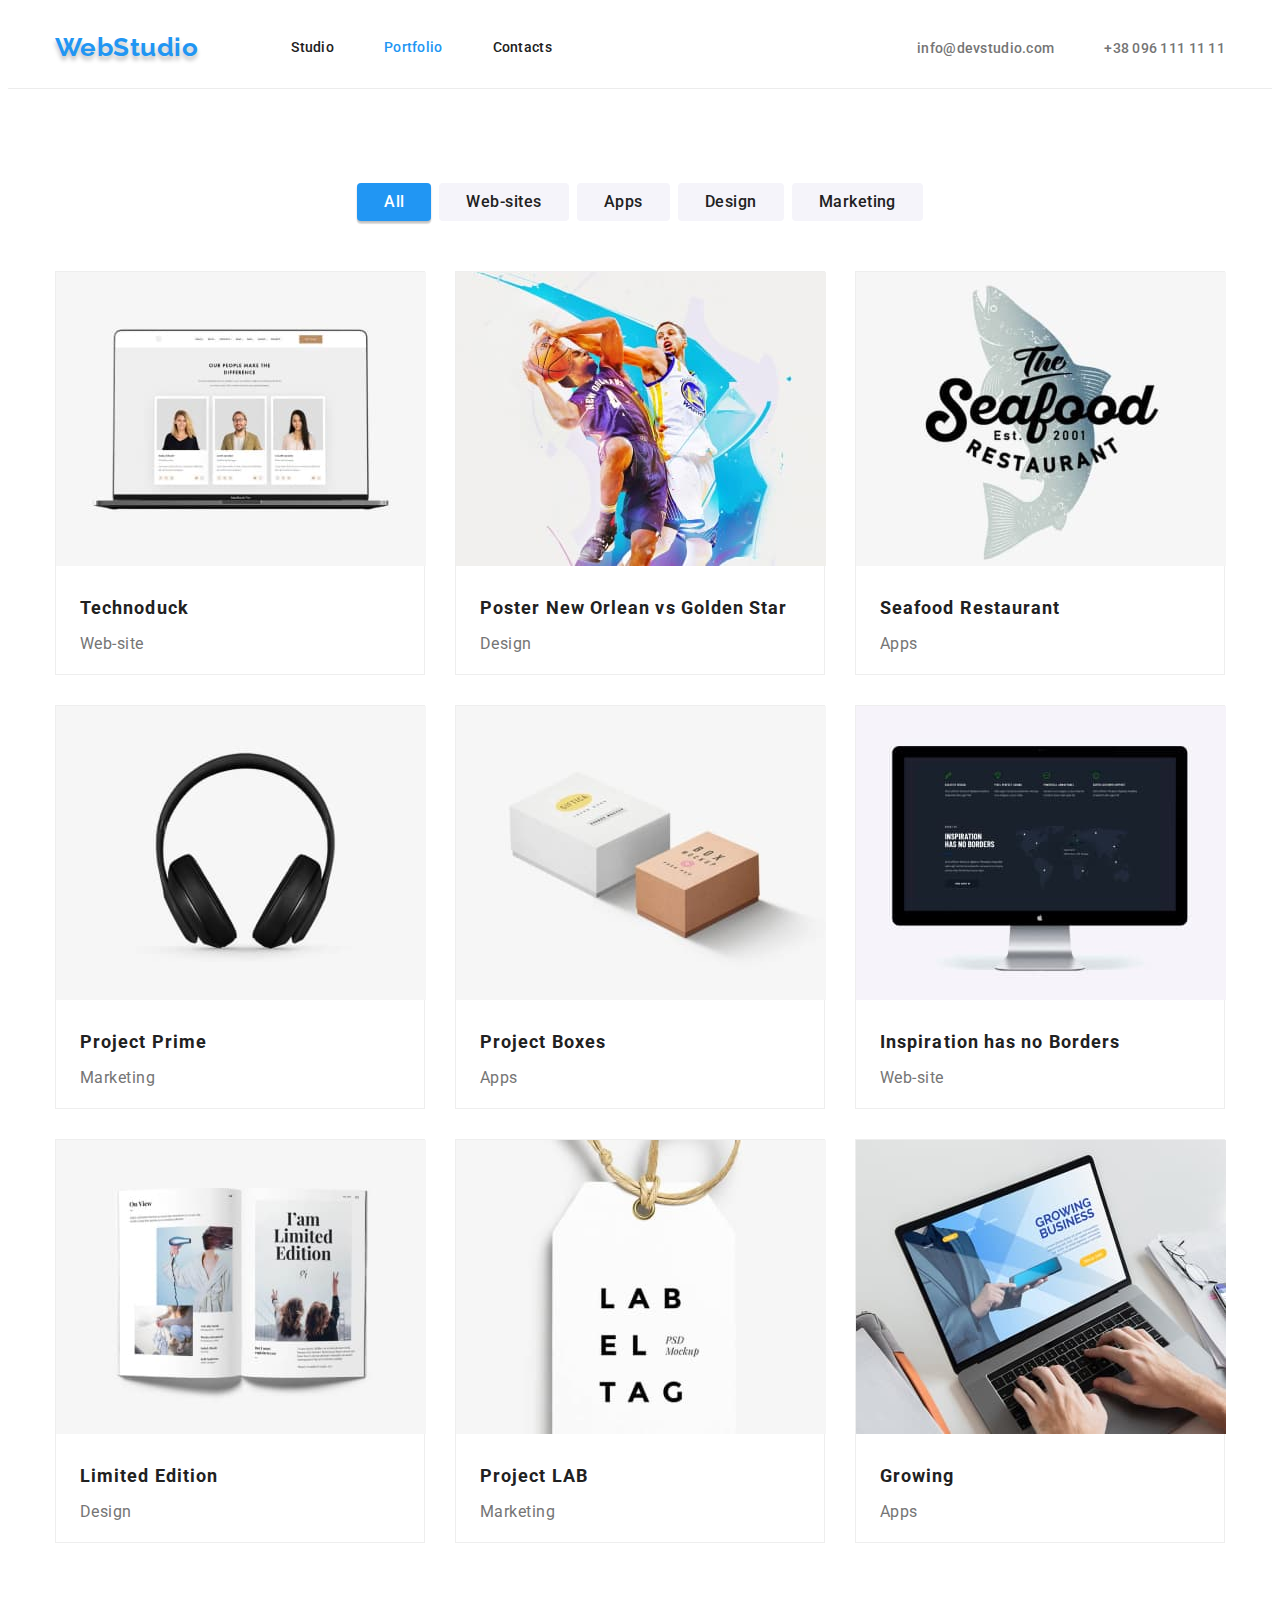
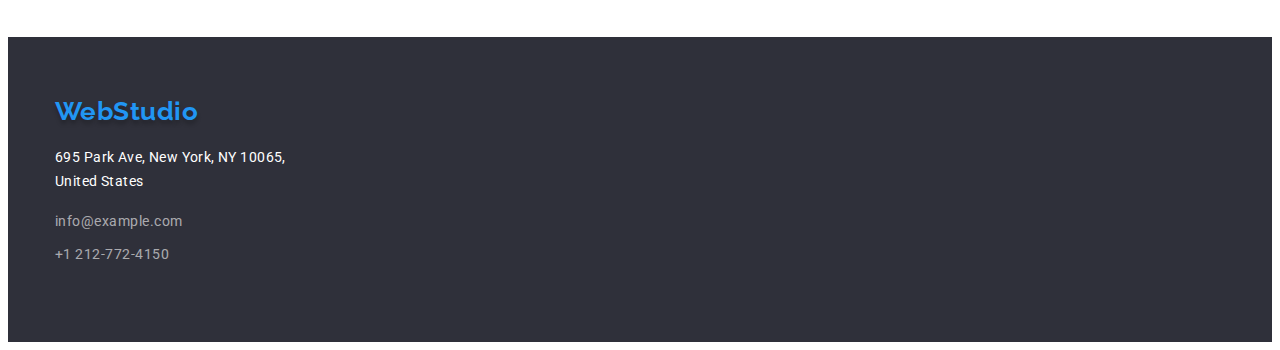
==== portfolio.html @ cda493fe "save all files" ====
<!DOCTYPE html>
<html lang="en">
  <head>
    <meta charset="UTF-8" />
    <meta http-equiv="X-UA-Compatible" content="IE=edge" />
    <meta name="viewport" content="width=device-width, initial-scale=1.0" />
    <title>Portfolio</title>
    <link rel="preconnect" href="https://fonts.googleapis.com"> 
    <link rel="preconnect" href="https://fonts.gstatic.com" crossorigin> 
    <link href="https://fonts.googleapis.com/css2?family=Raleway:wght@700&family=Roboto:wght@400;500;700;900&display=swap" rel="stylesheet">
    <link rel="stylesheet" href="https://cdnjs.cloudflare.com/ajax/libs/modern-normalize/1.1.0/modern-normalize.min.css" integrity="sha512-wpPYUAdjBVSE4KJnH1VR1HeZfpl1ub8YT/NKx4PuQ5NmX2tKuGu6U/JRp5y+Y8XG2tV+wKQpNHVUX03MfMFn9Q==" crossorigin="anonymous" referrerpolicy="no-referrer" />
    <link rel="stylesheet" href="./css/styles.css"> 
  </head>
  <body>
    <header class="header">
        <div class="container header-container">
            <nav class="header-navigation">
                <a href="" class="logo link">
                    WebStudio
                </a>
                <ul class="nav-list list">
                  <li><a href="./index.html" class="nav-item link">Studio</a></li>
                  <li><a href="./portfolio.html" class="nav-item link current">Portfolio</a></li>
                  <li><a href="" class="nav-item link">Contacts</a></li>
                </ul>
            </nav>
            <div class="header-connect">
                <ul class="nav-list-on list header-container">
                    <li><a href="mailto:info@devstudio.com" class="nav-on-item link">info@devstudio.com</a></li>
                    <li><a href="tel:+380961111111" class="nav-on-item link">+38 096 111 11 11</a></li>
                </ul>
            </div>
        </div>
    </header>
        <main>
            <section class="portfolio section">
                <div class="container">
                    <h1 class="visually-hidden">Details of site</h1>
                        <ul class="portfolio-list list">
                            <li><button type="button" class="portfolio-btn current">All</button></li>
                            <li><button type="button" class="portfolio-butn">Web-sites</button></li>
                            <li><button type="button" class="portfolio-butn">Apps</button></li>
                            <li><button type="button" class="portfolio-butn">Design</button></li>
                            <li><button type="button" class="portfolio-butn">Marketing</button></li>
                        </ul>
                <ul class="image-list list">
                    <li class="image-items-list">
                        <img 
                        src="./images2/img-5.jpg" 
                        alt="laptop" 
                        width="370" 
                        height="294">
                        <div class="portfolio-text">
                            <h2 class="image-name">Technoduck</h2>
                            <p class="image-text">Web-site</p>
                        </div>
                    </li>
                    <li class="image-items-list">
                        <img 
                        src="./images2/img-6.jpg" 
                        alt="two basketball players" 
                        width="370" 
                        height="294">
                        <div class="portfolio-text">
                            <h2 class="image-name">Poster New Orlean vs Golden Star</h2>
                            <p class="image-text">Design</p>
                        </div>
                    </li>
                    <li class="image-items-list">
                        <img 
                        src="./images2/img-7.jpg" 
                        alt="fish and logo" 
                        width="370" 
                        height="294">
                        <div class="portfolio-text">
                            <h2 class="image-name">Seafood Restaurant</h2>
                            <p class="image-text">Apps</p>
                        </div>
                    </li>
                    <li class="image-items-list">
                        <img 
                        src="./images2/img-8.jpg" 
                        alt="earphones" 
                        width="370" 
                        height="294">
                        <div class="portfolio-text">
                            <h2 class="image-name">Project Prime</h2>
                            <p class="image-text">Marketing</p>
                        </div>  
                    </li>
                    <li class="image-items-list">
                        <img 
                        src="./images2/img-9.jpg" 
                        alt="two boxes" 
                        width="370" 
                        height="294">
                        <div class="portfolio-text">
                            <h2 class="image-name">Project Boxes</h2>
                            <p class="image-text">Apps</p>
                        </div>
                    </li>
                    <li class="image-items-list">
                        <img 
                        src="./images2/img-10.jpg" 
                        alt="computer monitor" 
                        width="370" 
                        height="294">
                        <div class="portfolio-text">
                            <h2 class="image-name">Inspiration has no Borders</h2>
                            <p class="image-text">Web-site</p>
                        </div>
                    </li>
                    <li class="image-items-list">
                        <img 
                        src="./images2/img-11.jpg" 
                        alt="book" 
                        width="370" 
                        height="294">
                        <div class="portfolio-text">
                            <h2 class="image-name">Limited Edition</h2>
                            <p class="image-text">Design</p>
                        </div>
                    </li>
                    <li class="image-items-list">
                        <img 
                        src="./images2/img-12.jpg" 
                        alt="tag" 
                        width="370" 
                        height="294">
                        <div class="portfolio-text">
                            <h2 class="image-name">Project LAB</h2>
                            <p class="image-text">Marketing</p>
                        </div>
                    </li>
                    <li class="image-items-list">
                        <img 
                        src="./images2/img-13.jpg" 
                        alt="laptop" 
                        width="370" 
                        height="294">
                        <div class="portfolio-text">
                            <h2 class="image-name">Growing</h2>
                            <p class="image-text">Apps</p>
                        </div>
                    </li>
                </ul>
                </div>
        </section>
    </main>
        <footer class="footer">
            <div class="container">
                <a href="" class="logo-1 link">
                    WebStudio
                </a>
                <address class="address">
                <a href="https://goo.gl/maps/gc9R7fRcaBqoNncDA" target="_blank" rel="noopener noreferrer" class="address-link link">695 Park Ave, New York, NY 10065,<br /> United States</a>
                <ul class="address-list list">
                    <li class="mailto-link"><a href="mailto:info@example.com" class="footer-link link">info@example.com</a></li>
                    <li><a href="tel:+12127724150" class="footer-link link">+1 212-772-4150</a></li>
                </ul>
                </address> 
            </div>  
        </footer>
  </body>
</html>
---- css/styles.css ----
:root {
    --main-color-text: #212121;
    --second-color-text: #757575;
    --main-nav-color:#2196F3;
    --white-color-text:#FFFFFF;
    --blue-color:#2196F3;
    --second-background-color:#2F303A;
}

body {
    background-color: E5E5E5;
    color: #fff;
    font-family: 'Roboto', sans-serif;
    letter-spacing: 0.03em;
}

.list {
    list-style: none;
    padding: 0;
}

.link {
    text-decoration: none ;
}

.container {
    margin-left: auto;
    margin-right: auto;
    width: 1200px;
    padding-left: 15px;
    padding-right: 15px;
}

*, ::after, ::before {
    box-sizing: border-box;
}

.img {
    display: block;
    max-width: 100%;
    height: auto;
}

.section {
    padding-top: 94px;
    padding-bottom: 94px;
}

.logo {
    margin-right: 93px;
}

.logo, .logo-1 {
    color: var(--blue-color);
    font-family: 'Raleway', sans-serif;
    font-weight: 700;
    font-size: 26px;
    line-height: 1.14;
    text-shadow: 0px 4px 4px rgba(0, 0, 0, 0.25);
}

/* Navigation-header */

.nav-item {
    display: block;
    padding: 32px 0;
    font-weight: 500;
    font-size: 14px;
    line-height: 1.14;
    letter-spacing: 0.02em;
    color: var(--main-color-text)
}

.header {
border-bottom: 1px solid #ececec;
}

.header-container {
    display: flex;
    align-items: center;
}

.header-navigation {
    display: flex;
    align-items: center;
}

.header-connect {
    margin-left: auto;
}
.nav-list {
    margin: 0;
    display: flex;
    gap: 50px;
}

.nav-list .link.current {
    color: var(--main-nav-color)
}

.nav-list-on {
    display: flex;
    gap: 50px;
}

.nav-list-on .link.current {
    color: var(--main-nav-color)
}
.nav-item:hover, .nav-item:focus {
    color: var(--main-nav-color);
}
.nav-on-item{
    padding: 32px 0;
    font-weight: 500;
    font-size: 14px;
    line-height: 1.14;
    letter-spacing: 0.02em;
    color: var(--second-color-text);
}
.nav-on-item:hover, .nav-on-item:focus { 
    color: var(--main-nav-color);
    
}

/* Main part*/


.main-cont {
    background: var(--second-background-color);
    padding: 200px 0;
}

.main-title {
    margin-top: 0;
    margin-bottom: 30;
    font-weight: 900;
    font-size: 44px;
    line-height: 1.4;
    text-align: center;
    letter-spacing: 0.06em;
    text-transform: uppercase;
    color: var(--white-color-text);
}
.about-btn {
    color: var(--white-color-text);
    background-color: var(--main-nav-color);
    font-family: inherit;
    font-weight: 700;
    font-size: 16px;
    line-height: 1.8;
    letter-spacing: 0.06em;
    cursor: pointer;
    box-shadow: 0px 4px 4px rgba(0, 0, 0, 0.15);
    border-radius: 4px;
    margin: 0 auto;
    display: block;
    width: 200px;
    height: 50px;
}
.about-btn:hover, .about-btn:focus {
    background-color: #188CE8;
}

/* Features */

.features {
padding-bottom: 0;
}

.visually-hidden {
    position: absolute;
    width: 1px;
    height: 1px;
    margin: -1px;
    border: 0;
    padding: 0;
    white-space: nowrap;
    clip-path: inset(100%);
    clip: rect(0 0 0 0);
    overflow: hidden;
}
.title {
    margin-top: 0;
    margin-bottom: 10px;
    font-weight: 700;
    font-size: 14px;
    line-height: 1.14;
    letter-spacing: 0.03em;
    text-transform: uppercase;
    color: var(--main-color-text);
}
.features-list {
    display: flex;
    gap: 30px;
    padding: 0;
    margin: 0;
    list-style: none;
}

.item {
    width: calc((100%-90px)/4);
}

.feature-list .item {
    width: 300px;
}

.features-text {
    margin-top: 0;
    margin-bottom: 0;
    font-size: 14px;
    line-height: 1.7;
    letter-spacing: 0.03em;
    color: var(--second-color-text);
}
/* Hero */

.hero-title {
    margin-top: 0;
    margin-bottom: 50px;
    font-weight: 700;
    font-size: 36px;
    line-height: 1.2;
    text-align: center;
    letter-spacing: 0.03em;
    color: #212121;
}

.hero-list {
    display: flex;
    gap: 30px;
    padding: 0;
    margin: 0;
}

.hero-item {
    width: calc((100% - 60px)/3);
}

.hero-title, .profile-title {
    font-weight: 700;
    font-size: 36px;
    line-height: 1.2;
    color: var(--main-color-text);
}
/* Profile */

.profile {
    background: #F5F4FA;
}


.profile-title {
    margin-top: 0;
    margin-bottom: 50px;
    font-weight: 700;
    font-size: 36px;
    line-height: 1.2;
    text-align: center;
    letter-spacing: 0.03em;
    color: #212121;

}

.profile-list {
    display: flex;
    gap: 30px;
    padding: 0;
    margin: 0;
    
}

.image-profile {
    width: calc((100% - 90px) / 4);
    width: 270px;
    background: #FFFFFF;
    box-shadow: 0px 1px 3px rgba(0, 0, 0, 0.12), 0px 1px 1px rgba(0, 0, 0, 0.14), 0px 2px 1px rgba(0, 0, 0, 0.2);
    border-radius: 0px 0px 4px 4px;
}


.border-profile {
    text-align: center;
    padding: 30px;
} 

.profile-name {
    margin-top: 0;
    font-weight: 500;
    font-size: 16px;
    line-height: 1.2;
    color: var(--main-color-text);
    margin-bottom: 10px;
}

.profile-text {
    margin: 0;
    font-size: 16px;
    line-height: 1.2;
    color: var(--second-color-text);
}

/* Footer */

.footer {
    background: var(--second-background-color);
    padding: 60px 0;
}
.logo-1 {
    display: flex;
    margin-bottom: 20px;
}

.address {
    font-style: normal;
}
.address-link{
    font-size: 14px;
    line-height: 1.7;
    letter-spacing: 0.03em;
    color: var(--white-color-text);
}

.mailto-link {
    margin-bottom: 9px;
}

.footer-link {
    font-size: 14px;
    line-height: 1.7;
    color: rgba(255, 255, 255, 0.6);
}

/* Portfolio */

.portfolio-list {
    margin: 0;
    padding: 0;
    margin-bottom: 50px;
    display: flex;
    justify-content:center;
    gap: 8px;
}

.portfolio-btn, .portfolio-butn {
    cursor: pointer;
}
.portfolio-btn {
    font-family: inherit;
    font-weight: 500;
    font-size: 16px;
    line-height: 1.6;
    text-align: center;
    letter-spacing: 0.03em;
    color: var(--white-color-text);
    background: var(--blue-color);
    box-shadow: 0px 3px 1px rgba(0, 0, 0, 0.1), 0px 1px 2px rgba(0, 0, 0, 0.08), 0px 2px 2px rgba(0, 0, 0, 0.12);
    border-radius: 4px;
    padding: 6px 27px;
    border: none;
}

.portfolio-list .link.current {
    color: var(--main-nav-color);
}
.portfolio-butn {
    font-family: inherit;
    font-weight: 500;
    font-size: 16px;
    line-height: 1.6;
    text-align: center;
    letter-spacing: 0.03em;
    color: var(--main-color-text);
    padding: 6px 27px;
    background: #F5F4FA;
    border-radius: 4px;
    border: none;
}
.portfolio-butn:hover, .portfolio-butn:focus { 
    color: var(--white-color-text);
    background-color: var(--main-nav-color);
    }

.image-list {
    display: flex;
    flex-wrap: wrap;
    gap: 30px;
    padding: 0;
    margin: 0;
}

.image-items-list {
    width: calc((100% - 60px) / 3);
    width: 370px;
    height: 404px;
    background: #FFFFFF;
    border: 1px solid #EEEEEE;
}

.portfolio-text {
    text-align: left;
    padding: 20px 24px;
}

.image-name {
    margin: 0;
    margin-bottom: 4px;
    font-weight: 700;
    font-size: 18px;
    line-height: 2;
    letter-spacing: 0.06em;
    color: var(--main-color-text);
    
}
.image-text {
    margin: 0;
    font-size: 16px;
    line-height: 1.8;
    letter-spacing: 0.03em;
    color: var(--second-color-text);
}
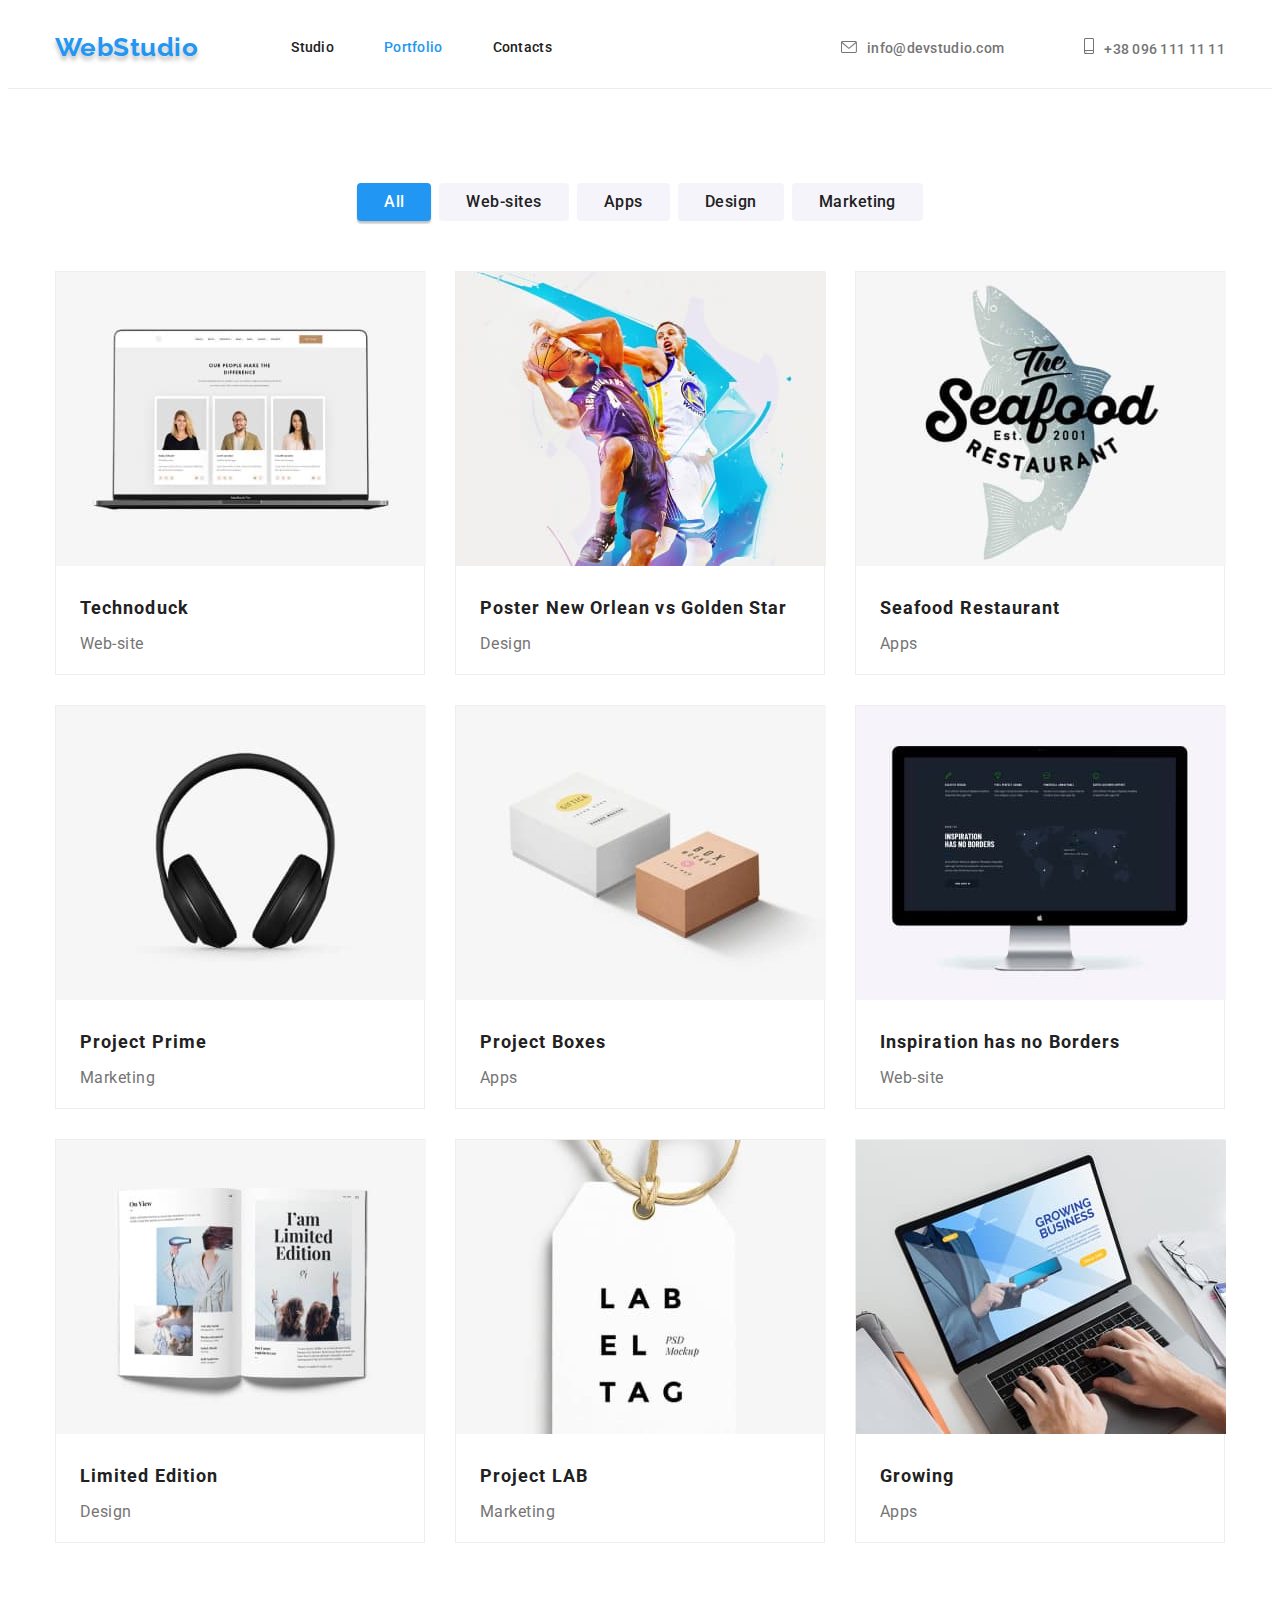
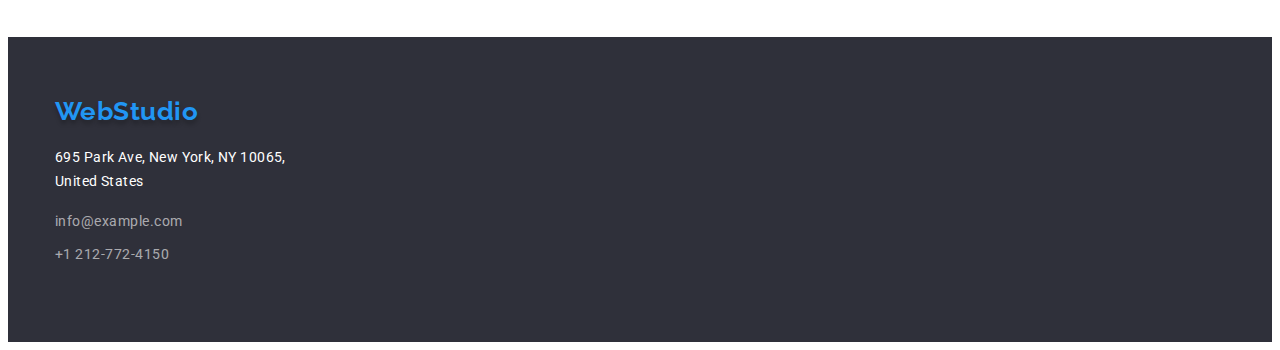
==== commit 5c013cf2: "fixed changes" ====
--- a/portfolio.html
+++ b/portfolio.html
@@ -26,8 +26,12 @@
             </nav>
             <div class="header-connect">
                 <ul class="nav-list-on list header-container">
-                    <li><a href="mailto:info@devstudio.com" class="nav-on-item link">info@devstudio.com</a></li>
-                    <li><a href="tel:+380961111111" class="nav-on-item link">+38 096 111 11 11</a></li>
+                    <li class="contacts-li"><a href="mailto:info@devstudio.com" class="nav-on-item link"><svg class="contacts-icon"  width="16" height="12">
+                        <use href="./images/svg/symbol-defs.svg#icon-envelope-hover"></use>
+                      </svg>info@devstudio.com</a></li>
+                    <li class="contacts-li"><a href="tel:+380961111111" class="nav-on-item link"><svg class="contacts-icon"  width="10" height="16">
+                        <use href="./images/svg/symbol-defs.svg#icon-smartphone"></use>
+                      </svg>+38 096 111 11 11</a></li>
                 </ul>
             </div>
         </div>
--- a/css/styles.css
+++ b/css/styles.css
@@ -100,7 +100,7 @@
 
 .nav-list-on {
     display: flex;
-    gap: 50px;
+    gap: 30px;
 }
 
 .nav-list-on .link.current {
@@ -121,6 +121,22 @@
     color: var(--main-nav-color);
     
 }
+.contacts-li {
+    align-items: center;
+    justify-content: center;
+}
+.contacts-li:not(:last-child) {
+    margin-right: 50px;
+    } 
+.contacts-icon {
+    margin-right: 10px;
+    fill: var(--second-color-text);
+}
+
+.contacts-li:hover .contacts-icon,
+.contacts-li:focus .contacts-icon {
+    fill: var(--main-nav-color);
+}
 
 /* Main part*/
 
@@ -129,6 +145,19 @@
     background: var(--second-background-color);
     padding: 200px 0;
 }
+
+ .overlay {
+    max-width: 1600px;
+    max-height: 636px;
+    margin-right: auto;
+    margin-left: auto;
+    background-image: linear-gradient( to right, rgba(47, 48, 58, 0.4), rgba(47, 48, 58, 0.4));
+    background-image: url(../images3/Img-title.jpg);
+    background-position: center;
+    background-size: cover; 
+    background-repeat: no-repeat ;  
+} 
+
 
 .main-title {
     margin-top: 0;
@@ -201,6 +230,43 @@
     width: calc((100%-90px)/4);
 }
 
+.icon-container {
+    display: flex;
+    justify-content: center;
+    align-items: center;
+    background-color: #F5F4FA;;
+    height: 120px;
+    margin-bottom: 30px;
+}
+
+/* .item::before {
+    display: block;
+    content: "";
+    height: 120px;
+    background: #F5F4FA;
+    border-radius: 4px;
+    margin-bottom: 30px;
+    background-size: contain;
+    background-repeat: no-repeat;
+    background-position: center;
+} */
+
+/* .item:nth-child(1)::before {
+    background-image: url(../images3/antenna\ 1-2.jpg);
+}
+
+.item:nth-child(2)::before {
+    background-image: url(../images3/clock\ 1-2.jpg);
+}
+
+.item:nth-child(3)::before {
+    background-image: url(../images3/diagram\ 1-2.jpg);
+}
+
+.item:nth-child(4)::before {
+    background-image: url(../images3/astronaut\ 1-2.jpg);
+} */
+
 .feature-list .item {
     width: 300px;
 }
@@ -300,6 +366,85 @@
     color: var(--second-color-text);
 }
 
+.icons-list {
+    display: flex;
+    justify-content: center;
+    gap: 10px;
+    margin-top: 16px;
+    padding: 0;
+}
+
+.icons-items-link {
+    width: 44px;
+    height: 44px;
+    border-radius: 50%;
+    /* background-color: tomato; */
+    display: flex;
+    align-items: center;
+    justify-content: center;
+}
+
+.icons-items-link:hover, .icons-items-link:focus {
+ background-color: #2196F3;
+}
+
+.icons-items-link:hover .team-sos-icons,
+.icons-items-link:focus .team-sos-icons{
+    fill: #fff;
+   }
+
+.team-sos-icons {
+    fill: #AFB1B8;
+}
+.team-sos-icons:hover, .team-sos-icons:focus{
+    fill: #fff;
+}
+
+
+/* Regular Customers  */
+
+.permanent-clients-title {
+    font-weight: 700;
+    font-size: 36px;
+    line-height: 1.16;
+    text-align: center;
+    letter-spacing: 0.03em;
+    color: var(--main-color-text);
+    margin-bottom: 50px;
+    }
+    .permanent-clients-list {
+        display: flex;
+        gap: 30px;
+        justify-content: center;
+    }
+    .permanent-clients-link {
+        display: flex;
+        justify-content: space-between;
+        align-items: center;
+        width: 170px;
+        height: 92px;
+        border: 1px solid #AFB1B8;
+        border-radius: 4px;
+        justify-content: center;
+        align-items: center;
+    
+    }
+    .permanent-clients-icon {
+        fill: #AFB1B8;
+    }
+    
+    .permanent-clients-link:hover .permanent-clients-icon,
+    .permanent-clients-link:focus .permanent-clients-icon {
+        fill: var(--main-nav-color);
+    }
+    
+    .permanent-clients-link:hover,
+    .permanent-clients-link:focus {
+        border: 1px solid var(--main-nav-color);
+        fill: var(--main-nav-color);
+    }
+
+
 /* Footer */
 
 .footer {
@@ -329,6 +474,59 @@
     font-size: 14px;
     line-height: 1.7;
     color: rgba(255, 255, 255, 0.6);
+}
+
+/* Find us on */
+
+
+.footer-add-container {
+    margin-right: 70px;
+}
+
+.footer-social-title {
+    padding: 0;
+    display: flex;
+    justify-content: center;
+    text-align: center;
+    font-weight: 700px;
+    font-size: 14px;
+    line-height: 1.14;
+    text-transform: uppercase;
+    color: var(--white-color-text);
+    margin-bottom: 20px;
+}
+
+.footer-icon-list {
+    display: flex;
+    justify-content: center;
+    gap: 10px;
+}
+
+.footer-icon-link {
+    display: flex;
+    justify-content: center;
+    align-items: center;
+    width: 44px;
+    height: 44px;
+    border-radius: 50%;
+    background: rgba(255, 255, 255, 0.1);
+    box-shadow: 0px 4px 4px rgba(0, 0, 0, 0.25);
+}
+
+.footer-icon {
+    fill: var(--white-color-text);
+}
+
+
+.footer-icon-link:hover .footer-icon,
+.footer-icon-link:focus .footer-icon {
+    fill: var(--white-color-text);
+}
+
+
+.footer-icon-link:hover,
+.footer-icon-link:focus {
+    background-color: var(--main-nav-color);
 }
 
 /* Portfolio */
@@ -397,6 +595,11 @@
     border: 1px solid #EEEEEE;
 }
 
+.image-items-list:hover, 
+.image-items-list:focus {
+    box-shadow: 0px 1px 1px rgba(0, 0, 0, 0.12), 0px 4px 4px rgba(0, 0, 0, 0.06), 1px 4px 6px rgba(0, 0, 0, 0.16);
+}
+
 .portfolio-text {
     text-align: left;
     padding: 20px 24px;
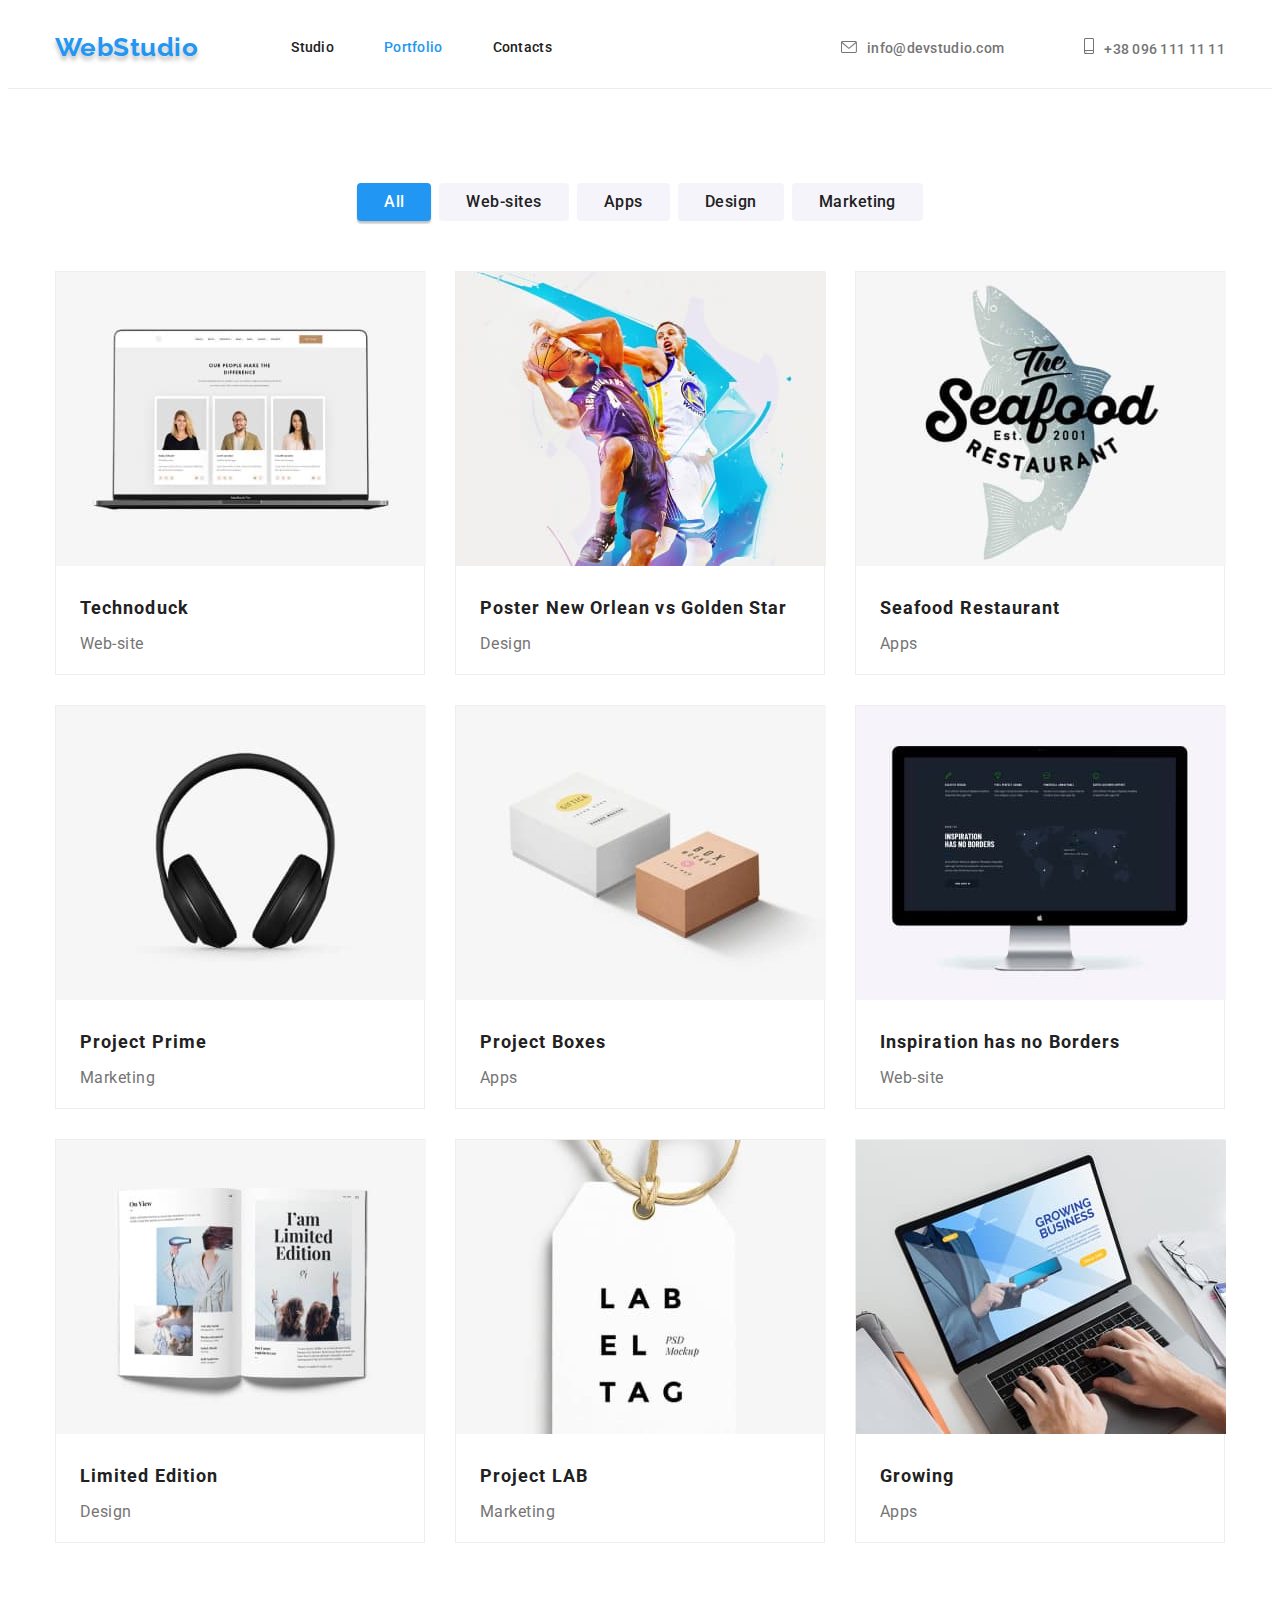
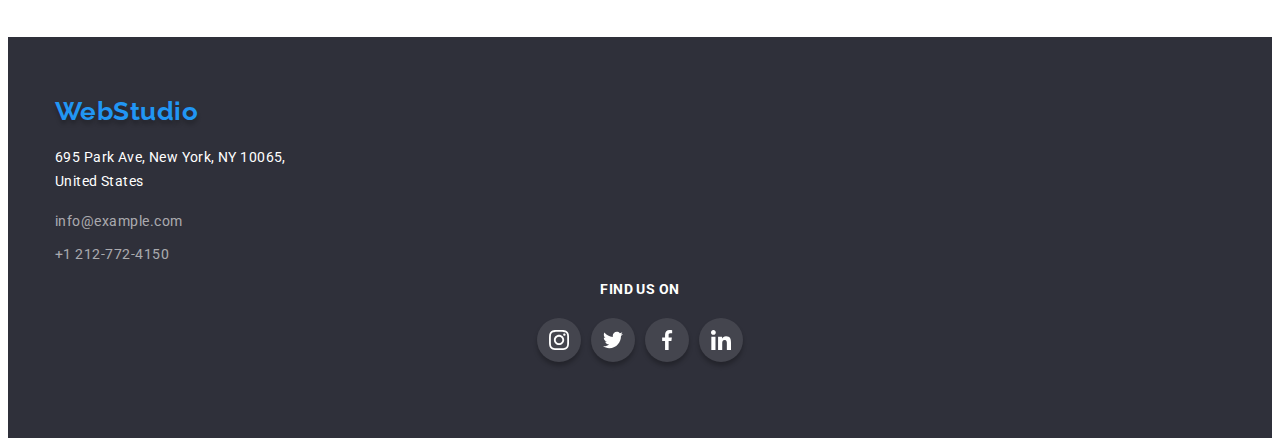
==== commit 9cdfb20a: "add icons to portfolio" ====
--- a/portfolio.html
+++ b/portfolio.html
@@ -151,19 +151,54 @@
                 </div>
         </section>
     </main>
-        <footer class="footer">
-            <div class="container">
-                <a href="" class="logo-1 link">
-                    WebStudio
-                </a>
-                <address class="address">
-                <a href="https://goo.gl/maps/gc9R7fRcaBqoNncDA" target="_blank" rel="noopener noreferrer" class="address-link link">695 Park Ave, New York, NY 10065,<br /> United States</a>
-                <ul class="address-list list">
-                    <li class="mailto-link"><a href="mailto:info@example.com" class="footer-link link">info@example.com</a></li>
-                    <li><a href="tel:+12127724150" class="footer-link link">+1 212-772-4150</a></li>
-                </ul>
-                </address> 
-            </div>  
-        </footer>
+    <footer class="footer">
+        <div class="container">
+            <div class="footer-add-container">
+            <a href="" class="logo-1 link">
+                WebStudio
+            </a>
+            <address class="address">
+            <a href="https://goo.gl/maps/gc9R7fRcaBqoNncDA" target="_blank" rel="noopener noreferrer" class="address-link link">695 Park Ave, New York, NY 10065,<br /> United States</a>
+            <ul class="address-list list">
+                <li class="mailto-link"><a href="mailto:info@example.com" class="footer-link link">info@example.com</a></li>
+                <li><a href="tel:+12127724150" class="footer-link link">+1 212-772-4150</a></li>
+            </ul>
+            </address> 
+            </div>
+       <div class="footer-logo">
+            <h3 class="footer-social-title">Find us on</h3>
+            <ul class="footer-icon-list list">
+              <li class="footer-icon-li">
+                <a href="" class="footer-icon-link">
+                  <svg class="footer-icon" width="20" height="20">
+                    <use href="./images/svg/symbol-defs.svg#icon-instagram"></use>
+                  </svg>
+                </a>
+              </li>
+              <li class="footer-icon-li">
+                <a href="" class="footer-icon-link">
+                  <svg class="footer-icon" width="20" height="20">
+                    <use href="./images/svg/symbol-defs.svg#icon-twitter"></use>
+                  </svg>
+                </a>
+              </li>
+              <li class="footer-icon-li">
+                <a href="" class="footer-icon-link">
+                  <svg class="footer-icon" width="20" height="20">
+                    <use href="./images/svg/symbol-defs.svg#icon-facebook"></use>
+                  </svg>
+                </a>
+              </li>
+              <li class="footer-icon-li">
+                <a href="" class="footer-icon-link">
+                  <svg class="footer-icon" width="20" height="20">
+                    <use href="./images/svg/symbol-defs.svg#icon-linkedin"></use>
+                  </svg>
+                </a>
+              </li>
+            </ul>
+        </div>
+    </div>
+    </footer>
   </body>
 </html>
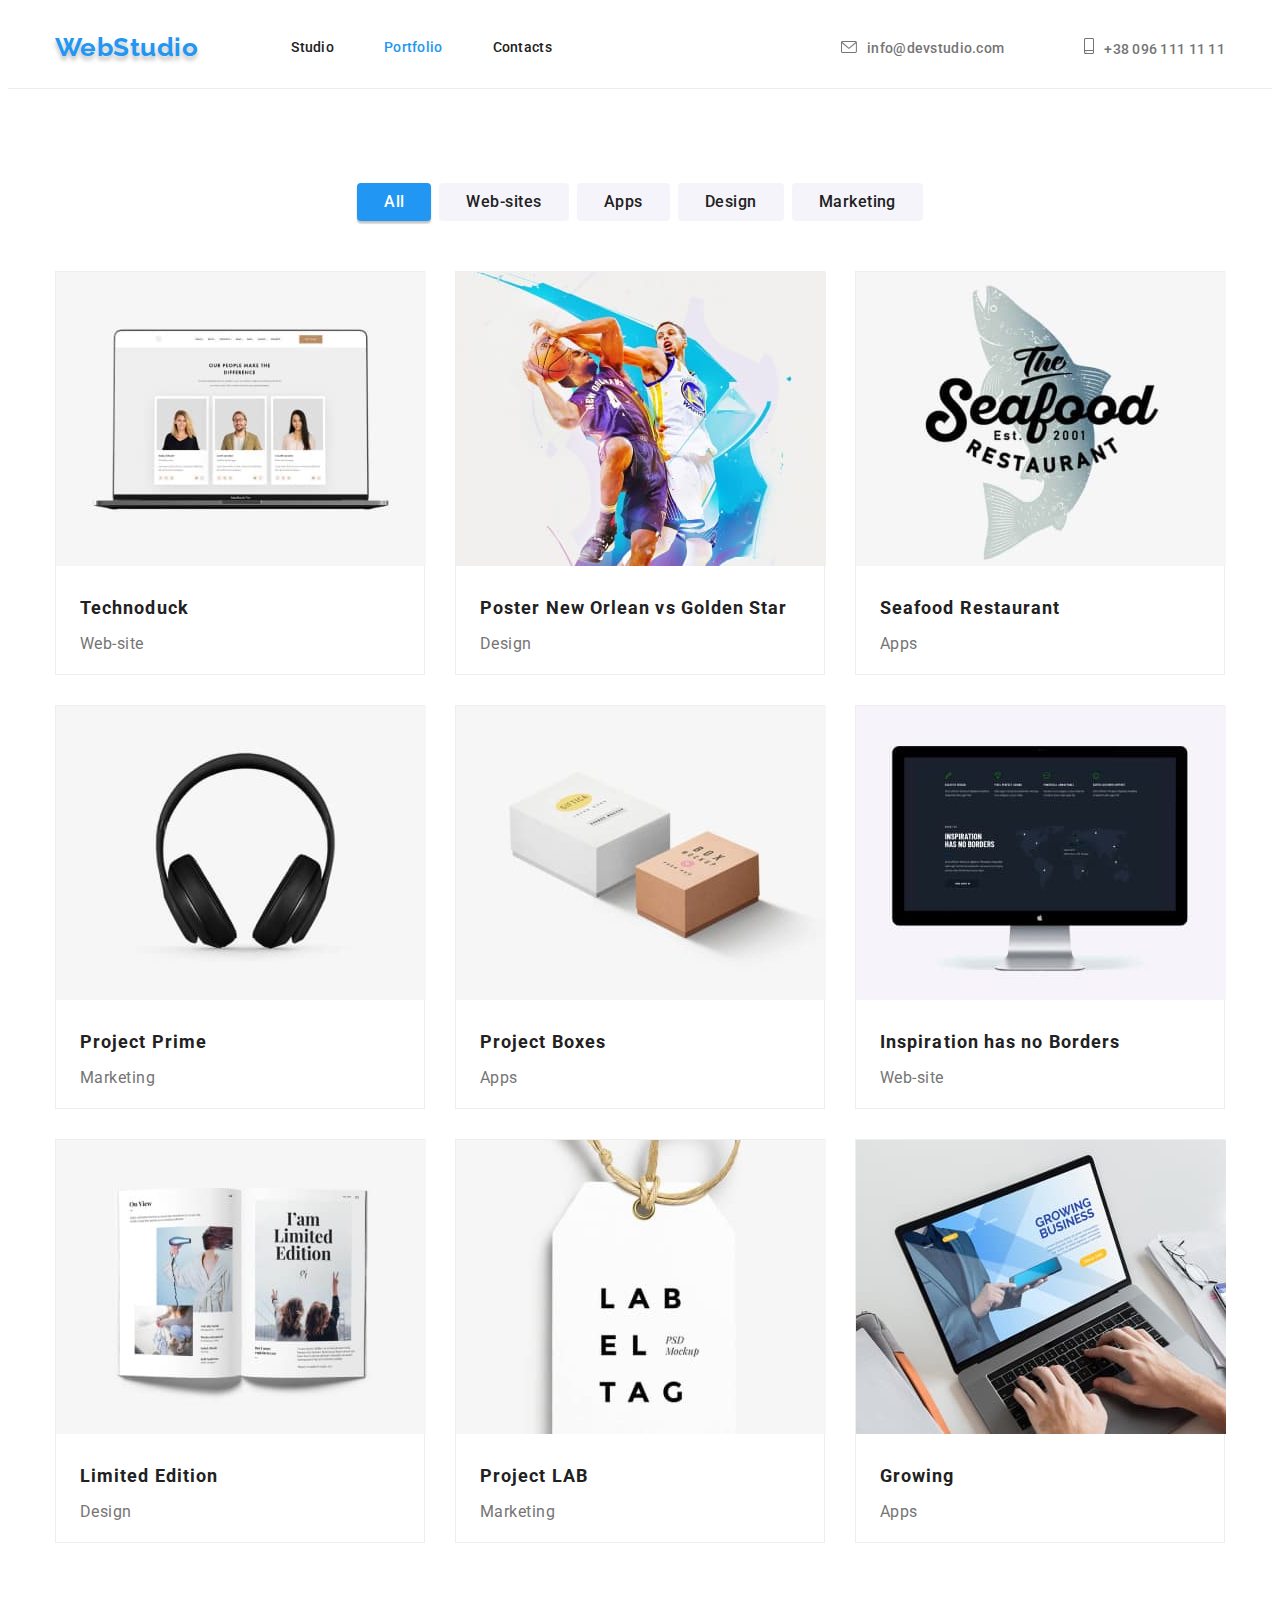
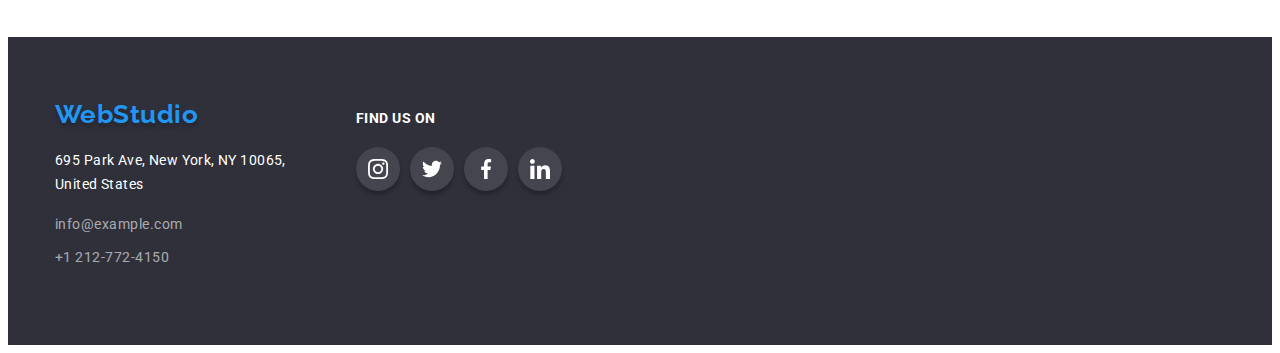
==== commit 940fb1fd: "fixed changes" ====
--- a/portfolio.html
+++ b/portfolio.html
@@ -152,7 +152,7 @@
         </section>
     </main>
     <footer class="footer">
-        <div class="container">
+        <div class="footer-container container">
             <div class="footer-add-container">
             <a href="" class="logo-1 link">
                 WebStudio
--- a/css/styles.css
+++ b/css/styles.css
@@ -478,6 +478,10 @@
 
 /* Find us on */
 
+.footer-container {
+    display: flex;
+    align-items: baseline;
+}
 
 .footer-add-container {
     margin-right: 70px;
@@ -486,7 +490,7 @@
 .footer-social-title {
     padding: 0;
     display: flex;
-    justify-content: center;
+    justify-content: left;
     text-align: center;
     font-weight: 700px;
     font-size: 14px;
